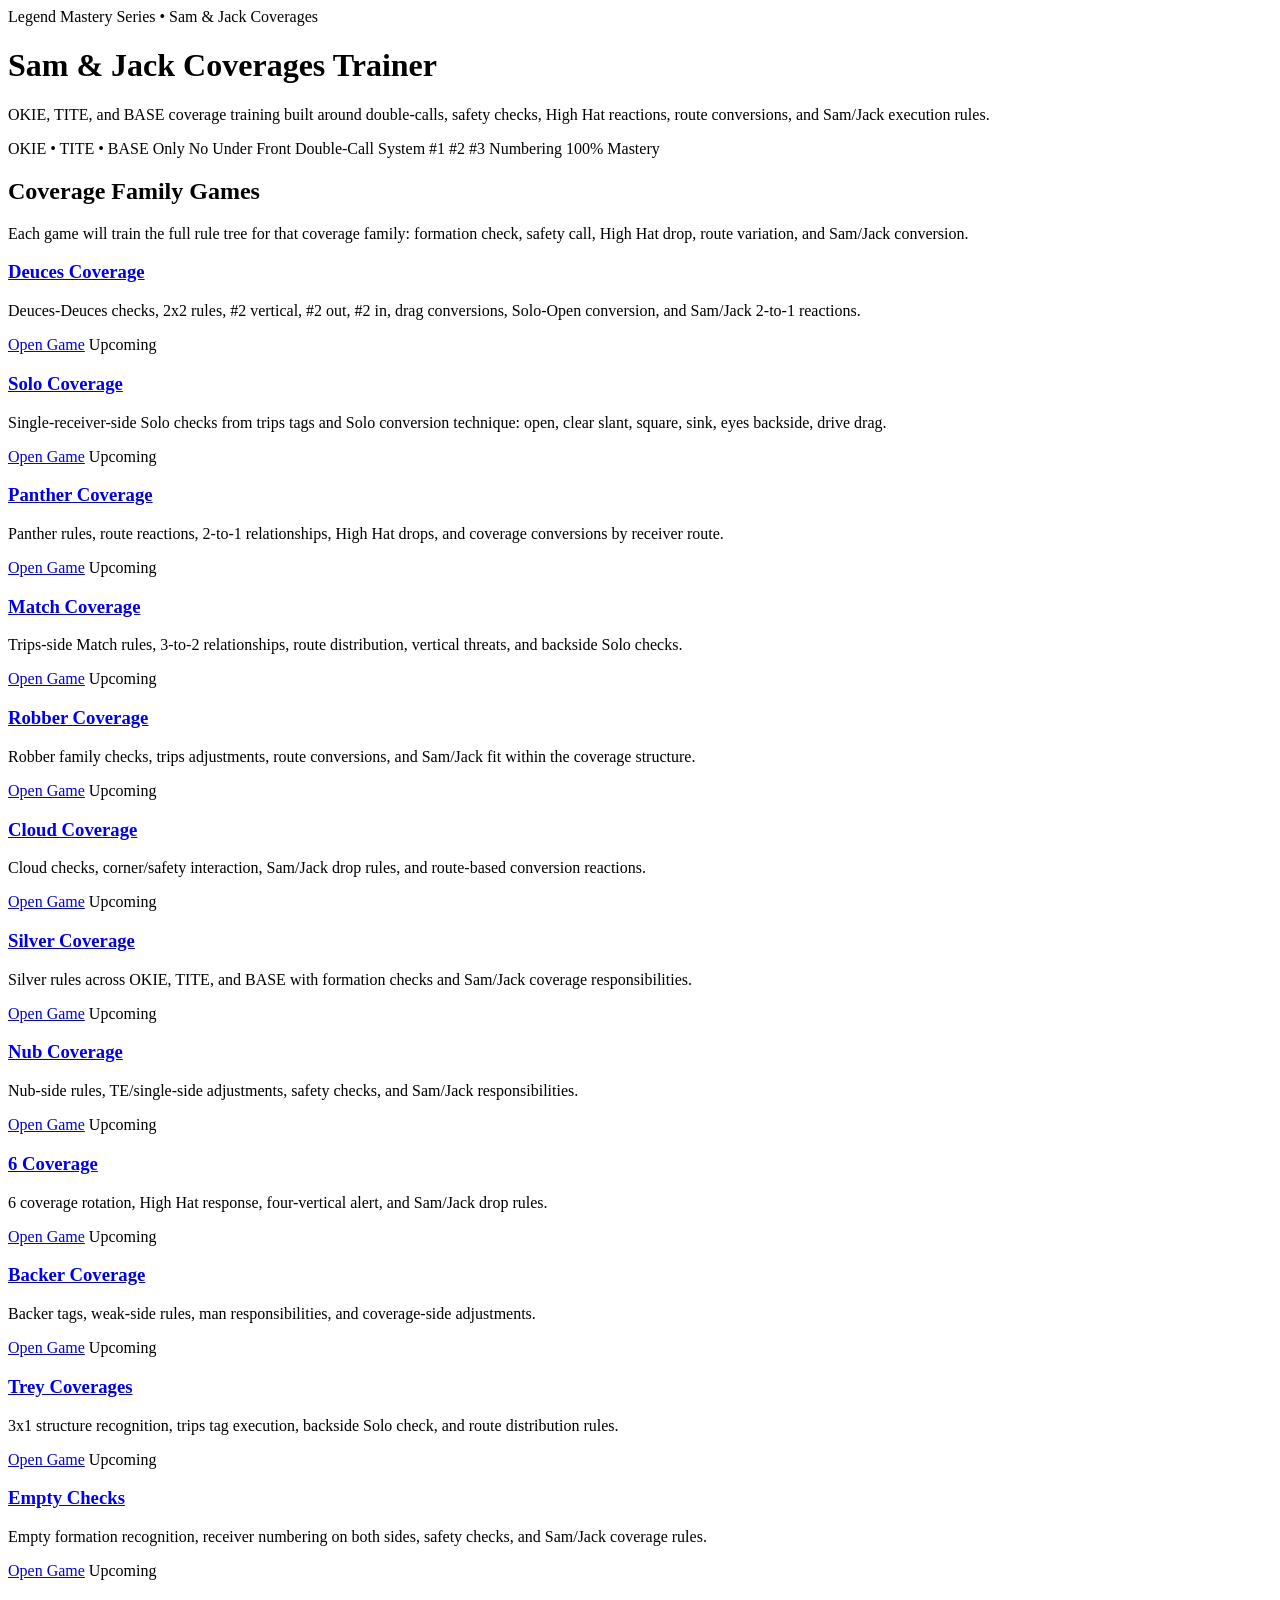
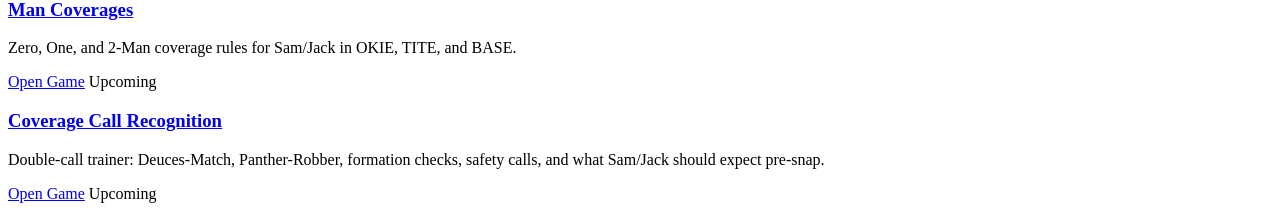
==== index.html @ 97ea6cb5 "Create index.html" ====
<!doctype html>
<html lang="en">
<head>
  <meta charset="utf-8" />
  <meta name="viewport" content="width=device-width,initial-scale=1" />
  <title>Sam & Jack Coverages Trainer — Legend Mastery Series</title>
  <link rel="stylesheet" href="styles.css" />
</head>

<body>
  <div class="wrap">

    <header class="hero">
      <div class="kicker">Legend Mastery Series • Sam & Jack Coverages</div>
      <h1>Sam & Jack Coverages Trainer</h1>
      <p class="sub">
        OKIE, TITE, and BASE coverage training built around double-calls, safety checks,
        High Hat reactions, route conversions, and Sam/Jack execution rules.
      </p>

      <div class="pills">
        <span class="pill">OKIE • TITE • BASE Only</span>
        <span class="pill">No Under Front</span>
        <span class="pill">Double-Call System</span>
        <span class="pill">#1 #2 #3 Numbering</span>
        <span class="pill">100% Mastery</span>
      </div>
    </header>

    <section class="section">
      <h2>Coverage Family Games</h2>
      <p class="section-sub">
        Each game will train the full rule tree for that coverage family: formation check,
        safety call, High Hat drop, route variation, and Sam/Jack conversion.
      </p>

      <div class="repo-grid">

        <article class="repo-card">
          <h3><a href="games/okie-tite-base-deuces.html">Deuces Coverage</a></h3>
          <p class="muted">
            Deuces-Deuces checks, 2x2 rules, #2 vertical, #2 out, #2 in, drag conversions,
            Solo-Open conversion, and Sam/Jack 2-to-1 reactions.
          </p>
          <div class="btn-row">
            <a class="btn" href="games/okie-tite-base-deuces.html">Open Game</a>
            <span class="status upcoming">Upcoming</span>
          </div>
        </article>

        <article class="repo-card">
          <h3><a href="games/okie-tite-base-solo.html">Solo Coverage</a></h3>
          <p class="muted">
            Single-receiver-side Solo checks from trips tags and Solo conversion technique:
            open, clear slant, square, sink, eyes backside, drive drag.
          </p>
          <div class="btn-row">
            <a class="btn" href="games/okie-tite-base-solo.html">Open Game</a>
            <span class="status upcoming">Upcoming</span>
          </div>
        </article>

        <article class="repo-card">
          <h3><a href="games/okie-tite-base-panther.html">Panther Coverage</a></h3>
          <p class="muted">
            Panther rules, route reactions, 2-to-1 relationships, High Hat drops,
            and coverage conversions by receiver route.
          </p>
          <div class="btn-row">
            <a class="btn" href="games/okie-tite-base-panther.html">Open Game</a>
            <span class="status upcoming">Upcoming</span>
          </div>
        </article>

        <article class="repo-card">
          <h3><a href="games/okie-tite-base-match.html">Match Coverage</a></h3>
          <p class="muted">
            Trips-side Match rules, 3-to-2 relationships, route distribution,
            vertical threats, and backside Solo checks.
          </p>
          <div class="btn-row">
            <a class="btn" href="games/okie-tite-base-match.html">Open Game</a>
            <span class="status upcoming">Upcoming</span>
          </div>
        </article>

        <article class="repo-card">
          <h3><a href="games/okie-tite-base-robber.html">Robber Coverage</a></h3>
          <p class="muted">
            Robber family checks, trips adjustments, route conversions,
            and Sam/Jack fit within the coverage structure.
          </p>
          <div class="btn-row">
            <a class="btn" href="games/okie-tite-base-robber.html">Open Game</a>
            <span class="status upcoming">Upcoming</span>
          </div>
        </article>

        <article class="repo-card">
          <h3><a href="games/okie-tite-base-cloud.html">Cloud Coverage</a></h3>
          <p class="muted">
            Cloud checks, corner/safety interaction, Sam/Jack drop rules,
            and route-based conversion reactions.
          </p>
          <div class="btn-row">
            <a class="btn" href="games/okie-tite-base-cloud.html">Open Game</a>
            <span class="status upcoming">Upcoming</span>
          </div>
        </article>

        <article class="repo-card">
          <h3><a href="games/okie-tite-base-silver.html">Silver Coverage</a></h3>
          <p class="muted">
            Silver rules across OKIE, TITE, and BASE with formation checks
            and Sam/Jack coverage responsibilities.
          </p>
          <div class="btn-row">
            <a class="btn" href="games/okie-tite-base-silver.html">Open Game</a>
            <span class="status upcoming">Upcoming</span>
          </div>
        </article>

        <article class="repo-card">
          <h3><a href="games/okie-tite-base-nub.html">Nub Coverage</a></h3>
          <p class="muted">
            Nub-side rules, TE/single-side adjustments, safety checks,
            and Sam/Jack responsibilities.
          </p>
          <div class="btn-row">
            <a class="btn" href="games/okie-tite-base-nub.html">Open Game</a>
            <span class="status upcoming">Upcoming</span>
          </div>
        </article>

        <article class="repo-card">
          <h3><a href="games/okie-tite-base-six.html">6 Coverage</a></h3>
          <p class="muted">
            6 coverage rotation, High Hat response, four-vertical alert,
            and Sam/Jack drop rules.
          </p>
          <div class="btn-row">
            <a class="btn" href="games/okie-tite-base-six.html">Open Game</a>
            <span class="status upcoming">Upcoming</span>
          </div>
        </article>

        <article class="repo-card">
          <h3><a href="games/okie-tite-base-backer.html">Backer Coverage</a></h3>
          <p class="muted">
            Backer tags, weak-side rules, man responsibilities, and coverage-side adjustments.
          </p>
          <div class="btn-row">
            <a class="btn" href="games/okie-tite-base-backer.html">Open Game</a>
            <span class="status upcoming">Upcoming</span>
          </div>
        </article>

        <article class="repo-card">
          <h3><a href="games/okie-tite-base-trey-coverages.html">Trey Coverages</a></h3>
          <p class="muted">
            3x1 structure recognition, trips tag execution, backside Solo check,
            and route distribution rules.
          </p>
          <div class="btn-row">
            <a class="btn" href="games/okie-tite-base-trey-coverages.html">Open Game</a>
            <span class="status upcoming">Upcoming</span>
          </div>
        </article>

        <article class="repo-card">
          <h3><a href="games/okie-tite-base-empty-checks.html">Empty Checks</a></h3>
          <p class="muted">
            Empty formation recognition, receiver numbering on both sides,
            safety checks, and Sam/Jack coverage rules.
          </p>
          <div class="btn-row">
            <a class="btn" href="games/okie-tite-base-empty-checks.html">Open Game</a>
            <span class="status upcoming">Upcoming</span>
          </div>
        </article>

        <article class="repo-card">
          <h3><a href="games/okie-tite-base-man-coverages.html">Man Coverages</a></h3>
          <p class="muted">
            Zero, One, and 2-Man coverage rules for Sam/Jack in OKIE, TITE, and BASE.
          </p>
          <div class="btn-row">
            <a class="btn" href="games/okie-tite-base-man-coverages.html">Open Game</a>
            <span class="status upcoming">Upcoming</span>
          </div>
        </article>

        <article class="repo-card">
          <h3><a href="games/okie-tite-base-call-recognition.html">Coverage Call Recognition</a></h3>
          <p class="muted">
            Double-call trainer: Deuces-Match, Panther-Robber, formation checks,
            safety calls, and what Sam/Jack should expect pre-snap.
          </p>
          <div class="btn-row">
            <a class="btn" href="games/okie-tite-base-call-recognition.html">Open Game</a>
            <span class="status upcoming">Upcoming</span>
          </div>
        </article>

      </div>
    </section>

  </div>
</body>
</html>
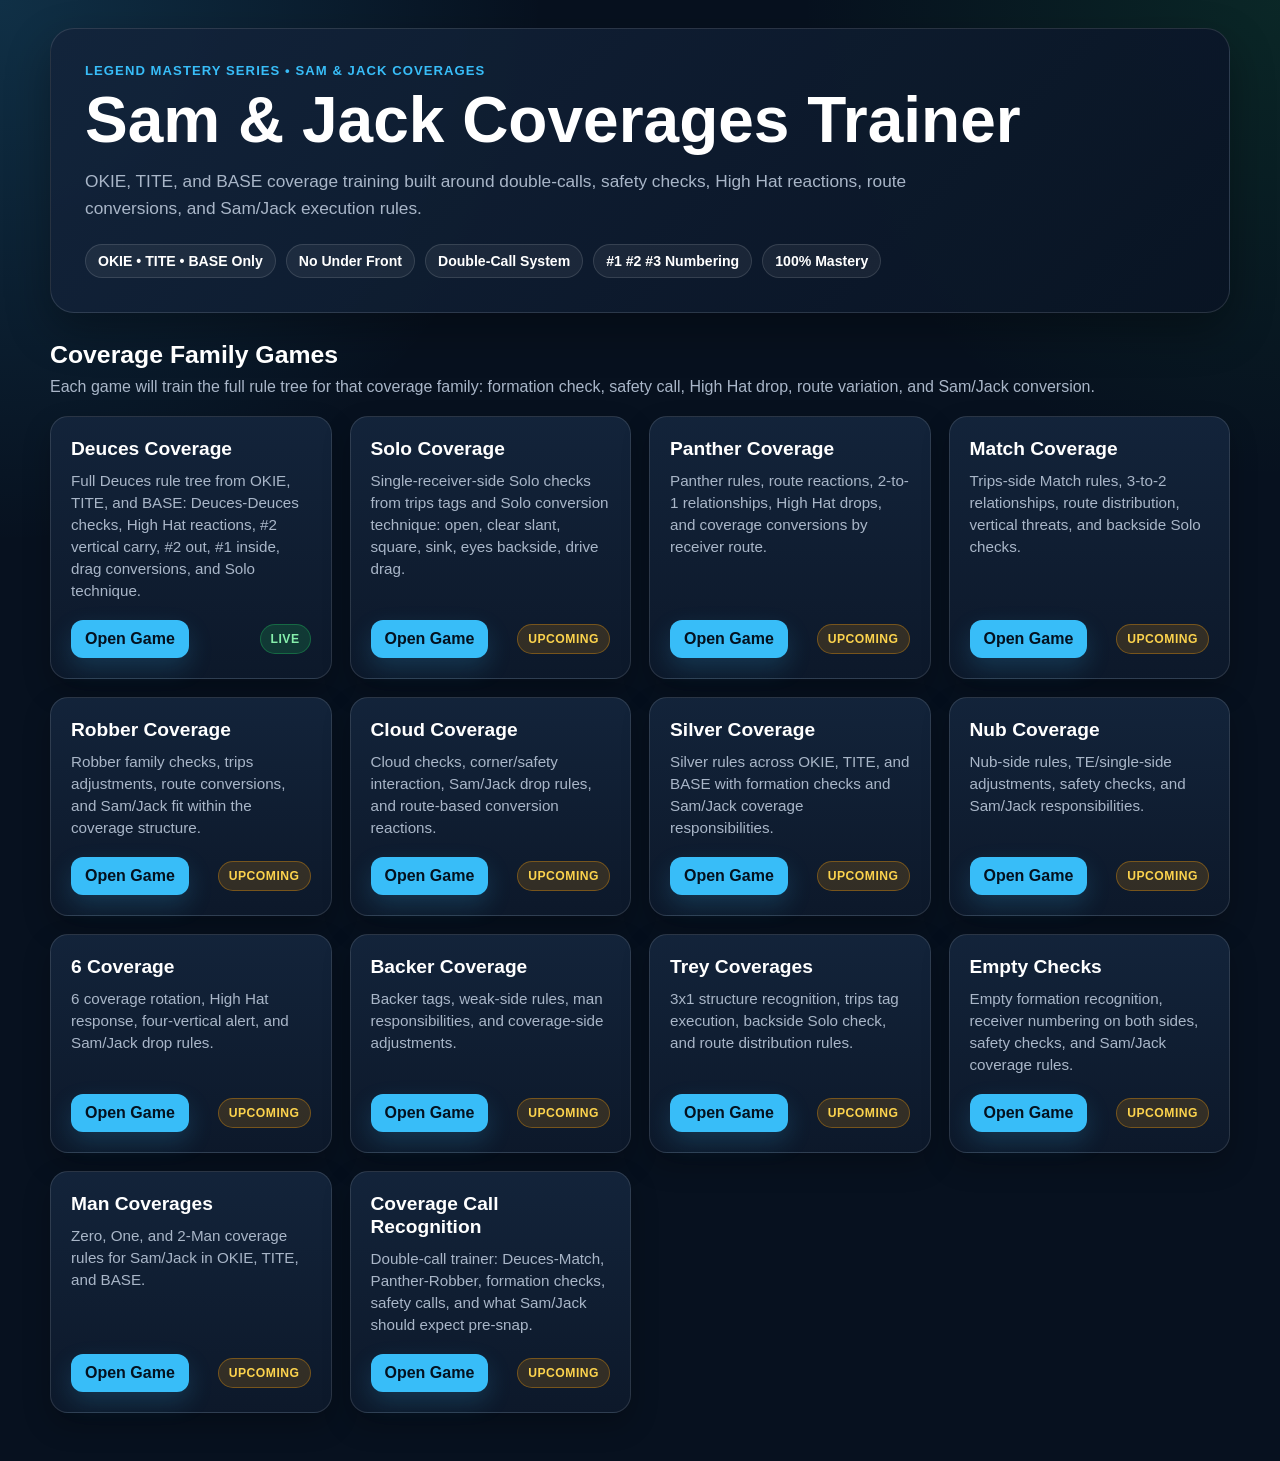
==== commit 6ffa1c18: "Revise Deuces Coverage details and status Updated the Deuces Coverage section with a more detailed d" ====
--- a/index.html
+++ b/index.html
@@ -36,17 +36,18 @@
 
       <div class="repo-grid">
 
-        <article class="repo-card">
-          <h3><a href="games/okie-tite-base-deuces.html">Deuces Coverage</a></h3>
-          <p class="muted">
-            Deuces-Deuces checks, 2x2 rules, #2 vertical, #2 out, #2 in, drag conversions,
-            Solo-Open conversion, and Sam/Jack 2-to-1 reactions.
-          </p>
-          <div class="btn-row">
-            <a class="btn" href="games/okie-tite-base-deuces.html">Open Game</a>
-            <span class="status upcoming">Upcoming</span>
-          </div>
-        </article>
+       <article class="repo-card">
+  <h3><a href="games/okie-tite-base-deuces.html">Deuces Coverage</a></h3>
+  <p class="muted">
+    Full Deuces rule tree from OKIE, TITE, and BASE: Deuces-Deuces checks,
+    High Hat reactions, #2 vertical carry, #2 out, #1 inside, drag conversions,
+    and Solo technique.
+  </p>
+  <div class="btn-row">
+    <a class="btn" href="games/okie-tite-base-deuces.html">Open Game</a>
+    <span class="status live">Live</span>
+  </div>
+</article>
 
         <article class="repo-card">
           <h3><a href="games/okie-tite-base-solo.html">Solo Coverage</a></h3>
--- a/styles.css
+++ b/styles.css
@@ -0,0 +1,205 @@
+:root {
+  --bg: #07111f;
+  --panel: #101c2f;
+  --panel-2: #13243b;
+  --text: #f5f7fb;
+  --muted: #a9b6c8;
+  --line: rgba(255,255,255,0.12);
+  --accent: #38bdf8;
+  --accent-2: #22c55e;
+  --warning: #f59e0b;
+  --shadow: 0 18px 45px rgba(0,0,0,0.32);
+}
+
+* {
+  box-sizing: border-box;
+}
+
+body {
+  margin: 0;
+  font-family: Arial, Helvetica, sans-serif;
+  background:
+    radial-gradient(circle at top left, rgba(56,189,248,0.18), transparent 34rem),
+    radial-gradient(circle at top right, rgba(34,197,94,0.12), transparent 30rem),
+    var(--bg);
+  color: var(--text);
+}
+
+.wrap {
+  width: min(1180px, calc(100% - 32px));
+  margin: 0 auto;
+  padding: 28px 0 48px;
+}
+
+.hero {
+  padding: 34px;
+  border: 1px solid var(--line);
+  border-radius: 24px;
+  background:
+    linear-gradient(135deg, rgba(19,36,59,0.95), rgba(9,20,36,0.95));
+  box-shadow: var(--shadow);
+  margin-bottom: 28px;
+}
+
+.kicker {
+  color: var(--accent);
+  font-weight: 800;
+  letter-spacing: 0.08em;
+  text-transform: uppercase;
+  font-size: 0.82rem;
+  margin-bottom: 10px;
+}
+
+.hero h1 {
+  margin: 0;
+  font-size: clamp(2.2rem, 5vw, 4.1rem);
+  line-height: 1;
+  color: #ffffff;
+}
+
+.sub {
+  max-width: 850px;
+  margin: 16px 0 0;
+  color: var(--muted);
+  font-size: 1.08rem;
+  line-height: 1.55;
+}
+
+.pills {
+  display: flex;
+  flex-wrap: wrap;
+  gap: 10px;
+  margin-top: 22px;
+}
+
+.pill {
+  border: 1px solid var(--line);
+  background: rgba(255,255,255,0.06);
+  color: #ffffff;
+  padding: 8px 12px;
+  border-radius: 999px;
+  font-size: 0.88rem;
+  font-weight: 700;
+}
+
+.section {
+  margin-top: 26px;
+}
+
+.section h2 {
+  margin: 0 0 6px;
+  font-size: 1.55rem;
+  color: #ffffff;
+}
+
+.section-sub {
+  margin: 0 0 18px;
+  color: var(--muted);
+  line-height: 1.45;
+}
+
+.repo-grid {
+  display: grid;
+  grid-template-columns: repeat(auto-fit, minmax(260px, 1fr));
+  gap: 18px;
+}
+
+.repo-card {
+  border: 1px solid var(--line);
+  border-radius: 18px;
+  padding: 20px;
+  background:
+    linear-gradient(180deg, rgba(19,36,59,0.98), rgba(13,25,43,0.98));
+  box-shadow: 0 12px 28px rgba(0,0,0,0.24);
+  min-height: 210px;
+  display: flex;
+  flex-direction: column;
+}
+
+.repo-card h3 {
+  margin: 0 0 10px;
+  font-size: 1.2rem;
+  line-height: 1.2;
+}
+
+.repo-card h3 a {
+  color: #ffffff;
+  text-decoration: none;
+}
+
+.repo-card h3 a:hover {
+  color: var(--accent);
+}
+
+.muted {
+  color: var(--muted);
+  line-height: 1.45;
+  margin: 0;
+  font-size: 0.95rem;
+}
+
+.btn-row {
+  margin-top: auto;
+  padding-top: 18px;
+  display: flex;
+  align-items: center;
+  justify-content: space-between;
+  gap: 12px;
+}
+
+.btn {
+  display: inline-flex;
+  align-items: center;
+  justify-content: center;
+  text-decoration: none;
+  font-weight: 800;
+  color: #04111f;
+  background: var(--accent);
+  padding: 10px 14px;
+  border-radius: 12px;
+  box-shadow: 0 10px 24px rgba(56,189,248,0.18);
+}
+
+.btn:hover {
+  filter: brightness(1.08);
+}
+
+.status {
+  display: inline-flex;
+  align-items: center;
+  justify-content: center;
+  border-radius: 999px;
+  padding: 7px 10px;
+  font-size: 0.76rem;
+  font-weight: 900;
+  letter-spacing: 0.04em;
+  text-transform: uppercase;
+}
+
+.status.live {
+  background: rgba(34,197,94,0.18);
+  color: #86efac;
+  border: 1px solid rgba(34,197,94,0.35);
+}
+
+.status.upcoming {
+  background: rgba(245,158,11,0.16);
+  color: #fcd34d;
+  border: 1px solid rgba(245,158,11,0.35);
+}
+
+@media (max-width: 640px) {
+  .wrap {
+    width: min(100% - 22px, 1180px);
+    padding-top: 18px;
+  }
+
+  .hero {
+    padding: 24px;
+    border-radius: 20px;
+  }
+
+  .repo-card {
+    min-height: auto;
+  }
+}
